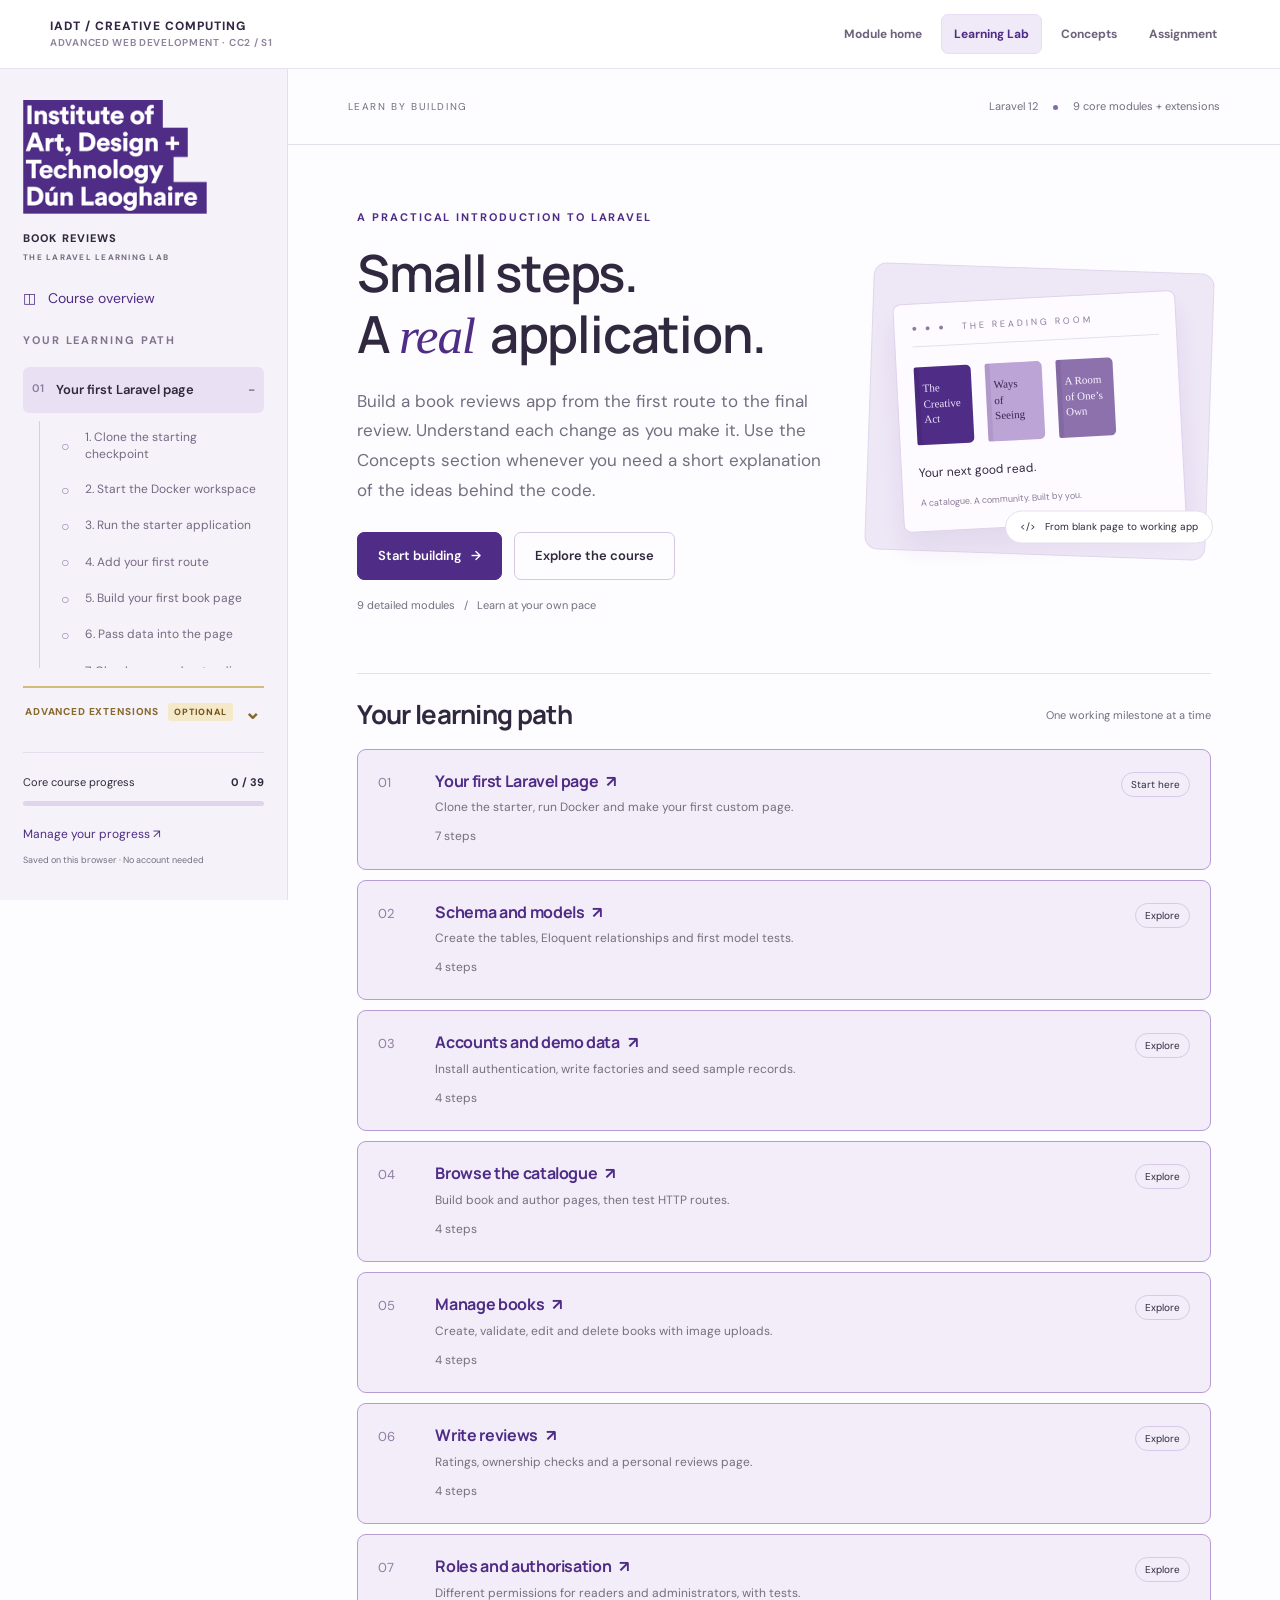
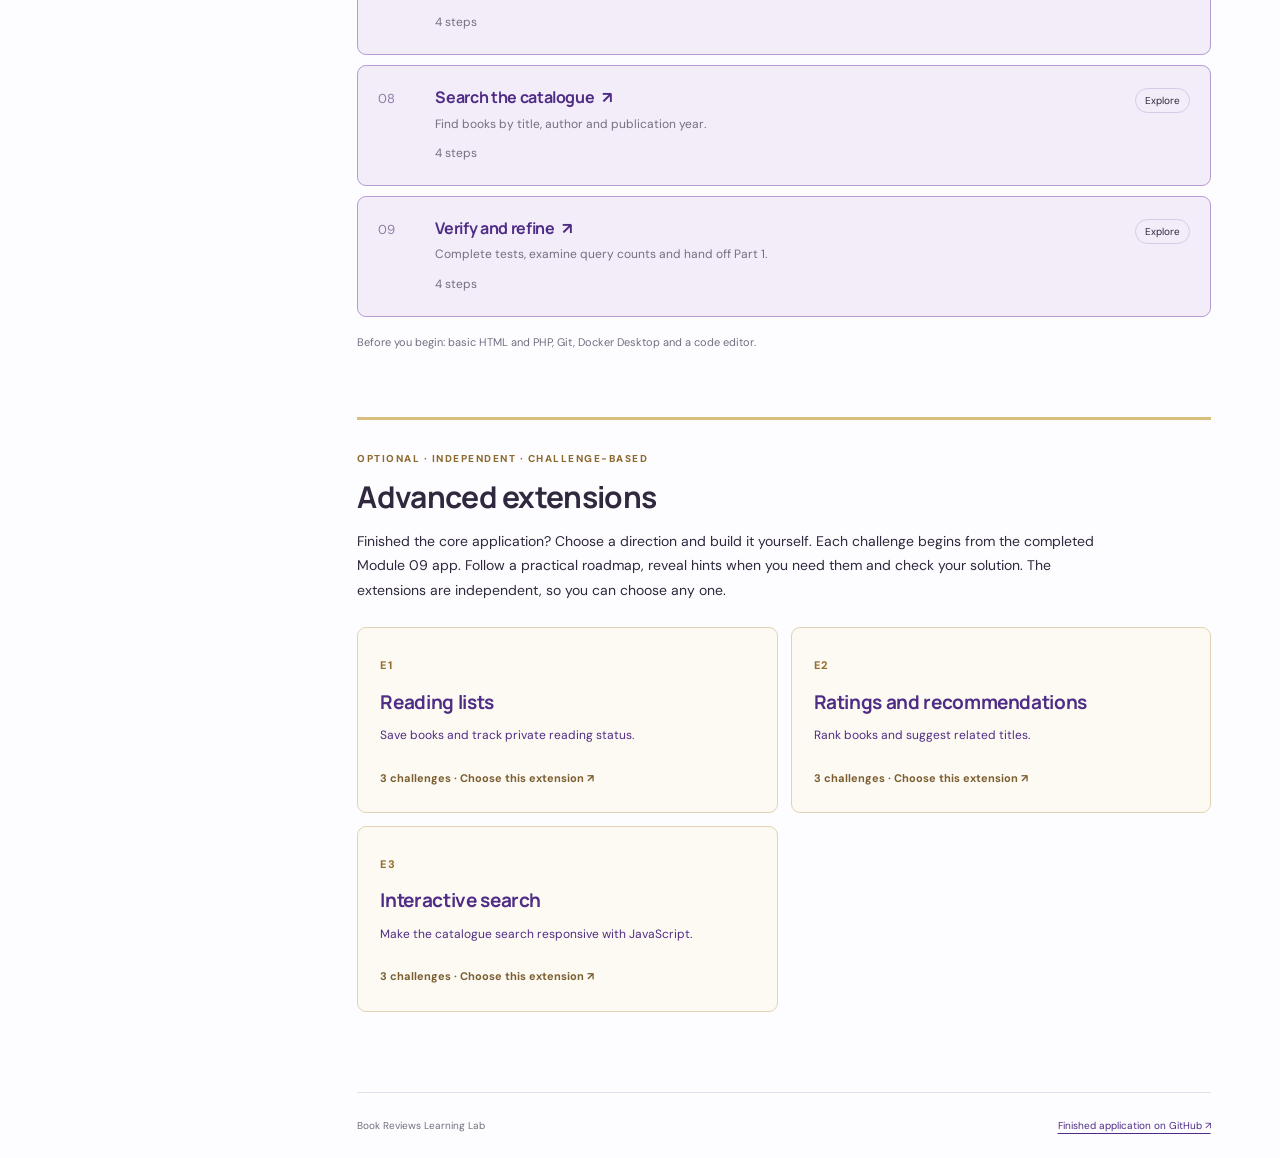
==== learning-lab/index.html @ a3dba87f "first commit" ====
<!DOCTYPE html>
<html lang="en"><head><meta charset="utf-8"/><meta content="width=device-width,initial-scale=1" name="viewport"/><meta content="Build a Laravel book reviews application, one clear step at a time." name="description"/><title>Book Reviews · Learning Lab</title><link href="style.css" rel="stylesheet"/><link href="../module-nav.css" rel="stylesheet"/></head><body><a class="skip" href="#main">Skip to lesson</a><div class="module-nav" role="banner"><div class="module-nav-inner"><a aria-label="Advanced Web Development, module home" class="module-nav-brand" href="../index.html"><strong>IADT / CREATIVE COMPUTING</strong><small>ADVANCED WEB DEVELOPMENT · CC2 / S1</small></a><nav aria-label="Module resources" class="module-nav-links"><a href="../index.html">Module home</a><a aria-current="page" href="../learning-lab/index.html">Learning Lab</a><a href="../theory.html">Concepts</a><a href="../assignment.html">Assignment</a></nav></div></div><aside id="sidebar"><a class="brand" href="#home"><span class="institution-logo"><img alt="Institute of Art, Design + Technology, Dún Laoghaire" src="assets/iadt-logo.png"/></span><span>BOOK REVIEWS<small>THE LARAVEL LEARNING LAB</small></span></a><a class="overview" href="#home">◫   Course overview</a><div class="nav-label">YOUR LEARNING PATH</div><nav aria-label="Core course modules" id="modules"></nav><details class="extension-sidebar" id="extension-disclosure"><summary class="extension-toggle"><span>ADVANCED EXTENSIONS <small>OPTIONAL</small></span><span class="extension-chevron" aria-hidden="true">⌄</span></summary><div class="extension-contents"><p class="extension-side-intro">Independent feature challenges</p><nav aria-label="Advanced extension modules" id="extensions-nav"></nav><a class="extension-view" href="#advanced">Browse all extensions ↗</a><small id="extension-count">0 / 9 challenges</small></div></details><div class="side-bottom"><div class="progress-label"><span>Core course progress</span><strong id="count"></strong></div><div class="track"><div id="bar"></div></div><button class="text-button" id="progress-button">Manage your progress ↗</button><small id="save-note">Saved on this browser · No account needed</small></div></aside><div class="page"><header><button aria-expanded="false" aria-label="Toggle navigation" id="menu">☰</button><span>LEARN BY BUILDING</span><span class="version">Laravel 12 <i></i> 9 core modules + extensions</span></header><main id="main" tabindex="-1"></main><footer>Book Reviews Learning Lab <span><a href="https://github.com/john-dempsey/book-reviews-student" rel="noopener" target="_blank">Finished application on GitHub ↗</a></span></footer></div><dialog id="progress-dialog"><button aria-label="Close" class="close">×</button><p class="eyebrow">YOUR WORK, YOUR PACE</p><h2>Keep your place.</h2><p>Progress is saved in this browser. It does not sync between devices. Clearing site data or using private browsing can remove it.</p><p>Export a backup to continue on another computer. Import merges completed steps and saved answers.</p><div class="actions"><button class="primary" id="export">Export progress ↓</button><button class="secondary" id="import">Import progress ↑</button><input accept="application/json,.json" hidden="" id="import-file" type="file"/></div><button class="text-button" id="reset">Reset progress on this browser</button><p id="import-status" role="status"></p></dialog><div id="toast" role="status"></div><script src="lessons.js"></script><script src="app.js"></script></body></html>
---- learning-lab/style.css ----
@import url('https://fonts.googleapis.com/css2?family=DM+Sans:wght@400;500;600;700&family=Manrope:wght@400;500;600;700;800&display=swap');
:root{--ink:#30283e;--muted:#746e80;--green:#4f2c85;--paper:#fdfcfe;--line:#e5dfed;--pale:#f0eaf7}*{box-sizing:border-box}body{margin:0;color:var(--ink);background:var(--paper);font:16px/1.7 'DM Sans',sans-serif}button,a,input{ -webkit-tap-highlight-color:transparent}button{font:inherit;cursor:pointer}a{color:var(--green);text-underline-offset:4px}button:focus-visible,a:focus-visible,summary:focus-visible{outline:3px solid #c28d39;outline-offset:4px}#sidebar{position:fixed;inset:0 auto 0 0;width:288px;background:#f5f2f9;border-right:1px solid var(--line);display:flex;flex-direction:column;padding:32px 23px;overflow:auto}.brand{display:flex;align-items:center;gap:13px;text-decoration:none;color:var(--ink);font-size:12px;font-weight:800;letter-spacing:1.1px}.brand small{display:block;font-size:8px;letter-spacing:1.25px;color:var(--muted);margin-top:3px}.logo{font-family:Georgia,serif;font-size:39px;letter-spacing:-5px;line-height:1}.logo span{color:#8566ae}.overview{margin:38px 0 26px;text-decoration:none;font-size:14px}.nav-label,.eyebrow{font-size:11px;letter-spacing:1.9px;font-weight:700;color:var(--green)}.nav-label{color:#81748f;margin-bottom:13px}nav details{margin:4px 0}nav summary{list-style:none;cursor:pointer;font-size:13px;font-weight:600;padding:12px 9px;display:flex;gap:12px;border-radius:6px}nav summary::-webkit-details-marker{display:none}nav summary:after{content:'+';margin-left:auto;color:var(--muted)}nav details[open]>summary:after{content:'−'}nav details[open]>summary{background:#e9e1f3}nav summary .num{color:#8d7d9e;font-size:11px}nav .steps{margin:8px 0 16px 16px;border-left:1px solid #d8cce7;padding-left:13px}nav .steps a{display:flex;align-items:center;gap:8px;font-size:12px;text-decoration:none;padding:8px;color:#756983;line-height:1.45;border-radius:5px}nav .steps a.active{background:white;color:var(--green);font-weight:700;box-shadow:0 1px 3px #4f2c8510}nav .steps .dot{font-size:14px;min-width:16px;color:#937da9}.planned-note{padding:5px 16px 13px 31px;font-size:11px;color:var(--muted)}.side-bottom{margin-top:auto;padding-top:30px}.progress-label{display:flex;justify-content:space-between;font-size:11px}.track{height:5px;background:#e0d5ed;border-radius:9px;margin:10px 0}#bar{height:100%;background:var(--green);border-radius:9px;transition:width .3s}.text-button{border:0;background:none;color:var(--green);padding:8px 0;font-size:12px;text-align:left}.side-bottom small{display:block;font-size:9px;color:var(--muted)}.page{margin-left:288px}header{height:76px;border-bottom:1px solid var(--line);padding:0 6%;display:flex;align-items:center;justify-content:space-between;font-size:10px;letter-spacing:1.6px;color:var(--muted)}.version{letter-spacing:0;font-size:11px}.version i{display:inline-block;width:5px;height:5px;border-radius:50%;background:#8866b7;margin:0 12px}#menu{display:none}main{max-width:1160px;margin:auto;padding:52px 7% 80px;min-height:calc(100vh - 150px)}h1,h2,h3{font-family:Manrope,'DM Sans',sans-serif;line-height:1.2;letter-spacing:-1.2px}h1{font-size:clamp(36px,4.2vw,58px);font-weight:600;margin:15px 0 20px;max-width:730px}h2{font-size:26px;letter-spacing:-.7px}h3{font-size:19px;letter-spacing:-.35px}.lead{font-size:17px;color:var(--muted);max-width:590px;line-height:1.75}.hero{display:grid;grid-template-columns:1.4fr 1fr;gap:34px;align-items:center;margin-bottom:48px}.hero h1{font-size:clamp(36px,4vw,56px)}.hero h1 em{font-family:Georgia,serif;font-weight:400;color:var(--green)}.actions{display:flex;gap:12px;align-items:center;flex-wrap:wrap;margin-top:26px}.primary,.secondary{border-radius:7px;padding:12px 20px;display:inline-block;text-decoration:none;font-size:13px;font-weight:600}.primary{background:var(--green);color:white;border:1px solid var(--green)}.primary:hover{background:#3d206b}.secondary{background:transparent;color:var(--ink);border:1px solid #d5c7e6}.mini{font-size:11px;color:var(--muted);margin-top:16px}.illustration{background:#eee7f6;min-height:285px;border-radius:13px;padding:28px;position:relative;transform:rotate(2deg);border:1px solid #e1d6ee}.illustration .window{background:#fdfbff;border:1px solid #dfd2ed;border-radius:8px;box-shadow:0 18px 25px #4f2c8512;transform:rotate(-5deg);padding:17px}.window-top{font-size:9px;border-bottom:1px solid var(--line);padding-bottom:10px;color:#8b7b9c;letter-spacing:3px}.book-row{display:flex;gap:14px;align-items:center;margin-top:20px}.book{width:57px;height:78px;border-radius:2px 5px 5px 2px;box-shadow:inset 5px 0 #0001;background:#4f2c85;padding:14px 8px;color:#ece1fb;font:11px/1.4 Georgia,serif}.book:nth-child(2){background:#bca4d6;color:#38284e}.book:nth-child(3){background:#8c71ad;color:#faf5ff}.window p{font-size:12px;margin:18px 0 3px}.window small{font-size:9px;color:#8c7b9d}.pill{position:absolute;bottom:13px;right:-8px;background:#fff;padding:7px 14px;border:1px solid var(--line);border-radius:20px;font-size:10px;transform:rotate(-2deg)}.section-head{display:flex;align-items:center;justify-content:space-between;border-top:1px solid var(--line);padding-top:25px;margin-bottom:18px}.section-head h2{margin:0}.section-head span{font-size:11px;color:var(--muted)}.module-card{display:grid;grid-template-columns:42px 1fr auto;gap:15px;padding:22px 20px;border:1px solid var(--line);border-radius:9px;margin:10px 0;background:white}.module-card.live{border-color:#b69cd2;background:#f3edf9}.module-card .number{font-size:13px;color:#917da6}.module-card h3{margin:0 0 6px;font-size:16px}.module-card p{font-size:12px;color:var(--muted);margin:0}.tag{font-size:10px;border:1px solid #d8c9e8;padding:3px 9px;border-radius:15px;align-self:start;white-space:nowrap}.module-card a{text-decoration:none}.breadcrumb{font-size:11px;color:var(--muted);margin-bottom:28px}.lesson-head{padding-bottom:25px;border-bottom:1px solid var(--line);margin-bottom:32px}.lesson-head h1{font-size:42px}.lesson-head .lead{margin:0}.lesson-meta{display:flex;gap:20px;font-size:11px;color:var(--muted);margin-top:22px}.lesson-body{max-width:740px}.lesson-body section{margin:30px 0}.lesson-body p{font-size:15px;color:#60556c}.lesson-body h2{font-size:22px}code{font:13px/1.7 ui-monospace,SFMono-Regular,Consolas,monospace;background:#f0eaf6;padding:2px 5px;border-radius:4px;color:#553775}.codeblock{border:1px solid #453652;border-radius:8px;overflow:hidden;margin:25px 0;background:#292031;color:#f0e9f8}.code-head{padding:10px 16px;background:#392c47;display:flex;justify-content:space-between;align-items:center;font:11px ui-monospace,monospace;gap:10px}.code-head button{color:#eee2fb;background:#4b385f;border:1px solid #745b8d;border-radius:4px;padding:4px 10px;font-size:10px}.code-label{font-size:11px;color:var(--muted);margin-bottom:-16px}pre{overflow:auto;margin:0;padding:20px;font-size:12px}pre code{background:none;color:inherit;padding:0;font-size:12px}.syntax-string{color:#dcc4f2}.syntax-keyword{color:#aec9f3}.syntax-variable{color:#f0c9a9}.check{background:#f1eaf9;border-left:3px solid #9c7bc1;padding:17px 21px;font-size:14px;margin:25px 0;color:#5b3e78}.check strong{display:block;font-size:11px;letter-spacing:1px;margin-bottom:7px}.help{border:1px solid var(--line);border-radius:7px;padding:13px 18px;font-size:13px;color:#72647f;margin:20px 0}.help summary{cursor:pointer;font-weight:600;color:var(--ink)}.help p{white-space:pre-wrap}.quiz{border:1px solid #e0d1ed;background:#f7f2fb;border-radius:10px;padding:27px;margin-top:38px}.quiz h2{font-size:21px;margin:12px 0 20px}.option{display:flex;align-items:center;gap:12px;padding:12px 14px;background:white;border:1px solid var(--line);border-radius:6px;margin:8px 0;font-size:13px;cursor:pointer}.option:has(input:checked){border-color:var(--green);background:#f0e6fa}.quiz button{margin-top:15px}.feedback{font-size:13px;margin-top:15px}.end-nav{display:flex;justify-content:space-between;align-items:center;border-top:1px solid var(--line);padding-top:24px;margin-top:40px;gap:20px}.end-nav a{font-size:12px}.complete-note{font-size:12px;color:var(--green)}footer{margin:0 7%;padding:24px 0;border-top:1px solid var(--line);font-size:10px;color:var(--muted);display:flex;justify-content:space-between}dialog{border:1px solid var(--line);border-radius:14px;padding:36px;max-width:520px;color:var(--ink);background:var(--paper)}dialog::backdrop{background:#2c193e66}dialog p{font-size:14px}.close{position:absolute;right:18px;top:12px;border:0;background:none;font-size:25px}#toast{position:fixed;bottom:25px;right:25px;border-radius:7px;background:var(--ink);color:white;font-size:13px;padding:10px 20px;display:none}.skip{position:fixed;top:-100px;left:10px;z-index:10;background:white;padding:10px}.skip:focus{top:10px}.inline-download{display:inline-block;padding:10px 0;font-weight:700}@media(min-width:1500px){main{padding-left:9%;padding-right:9%}}@media(max-width:1050px){#sidebar{width:250px;padding:25px 16px}.page{margin-left:250px}.hero{grid-template-columns:1fr}.illustration{display:none}main{padding:35px 7%}.lesson-head h1{font-size:35px}}@media(max-width:700px){#sidebar{display:none;z-index:5;top:65px;width:280px;box-shadow:8px 0 20px #0002}body.menu-open #sidebar{display:flex}.page{margin:0}header{height:65px;padding:0 20px}header>span:first-of-type{display:none}#menu{display:block;border:0;background:none;color:var(--ink);font-size:23px}.version{font-size:10px}main{padding:30px 22px 50px}.hero{margin-bottom:35px}h1{font-size:39px}.module-card{grid-template-columns:24px 1fr;padding:18px 13px;gap:10px}.module-card .tag{grid-column:2;justify-self:start}.lesson-head h1{font-size:32px}.code-head{font-size:9px;padding:10px}.end-nav{align-items:start}.end-nav .primary{font-size:11px;padding:11px}footer span{display:none}dialog{width:90%;padding:25px}.quiz{padding:20px}.section-head span{display:none}}
#sidebar{overflow:hidden}#modules{overflow-y:auto;min-height:0;flex:1;scrollbar-width:thin}.brand,.overview,.nav-label,.side-bottom{flex-shrink:0}.side-bottom{padding-top:20px;border-top:1px solid var(--line);margin-top:12px}.hero h1 em{margin-right:.12em}

.brand{flex-direction:column;align-items:flex-start;gap:15px}.institution-logo{display:block;width:184px;height:114px;overflow:hidden;position:relative}.institution-logo img{position:absolute;width:209px;height:209px;max-width:none;left:-13px;top:-48px}.brand>span:last-child{font-size:11px}.overview{margin:23px 0 20px}.readme-table{width:100%;border-collapse:collapse;font-size:12px}.readme-table th,.readme-table td{padding:10px;border-bottom:1px solid var(--line);text-align:left}.readme-table code{font-size:11px}.table-wrap{overflow:auto}

/* Expanded step-by-step course: readable source notes and verified reference files */
.rich-text p {margin: 0 0 1rem; line-height: 1.75;}
.rich-text ul,.rich-text ol {padding-left:1.55rem; margin:0 0 1rem; line-height:1.75;}
.rich-text li {margin: .32rem 0;}
.rich-text h3 {font-size:1.12rem; margin:1.3rem 0 .65rem;}
.rich-text a {text-decoration:underline;text-underline-offset:2px;}
.rich-text table {display:block;overflow-x:auto;border-collapse:collapse;max-width:100%;margin:1rem 0;}
.rich-text th,.rich-text td {padding:.7rem 1rem;border:1px solid var(--border, #d9d8d5);text-align:left;}
.rich-text code {overflow-wrap:anywhere;}
.reference {margin:2rem 0;border:1px solid #dacde7;border-radius:12px;overflow:hidden;background:#f8f4fc;}
.reference summary {cursor:pointer;padding:1.05rem 1.25rem;list-style:none;display:flex;justify-content:space-between;gap:1rem;align-items:center;flex-wrap:wrap;}
.reference summary:before {content:'▸';margin-right:.3rem;color:#6c428e;}
.reference[open] summary:before {content:'▾';}
.reference summary span {font-size:.8rem;opacity:.75;font-family:monospace;}
.reference-intro {padding:0 1.25rem 1rem;line-height:1.6;font-size:.92rem;}
.reference-intro p {margin:.4rem 0;}
.reference .codeblock {margin:0;border-radius:0;max-height:600px;overflow:auto;}


/* New lines in an existing file: visually distinct without changing copied source. */
.code-line{display:block;min-height:1em;}
.code-line.code-added{background:rgba(62,166,117,.16);box-shadow:inset 3px 0 0 #56bb86;padding-left:9px;margin-left:-9px;}
.codeblock pre code{display:block;}

/* Optional challenge track: separate from the core instructional sequence */
.extension-sidebar{border-top:2px solid #d4bc79;padding-top:17px;margin-top:22px;flex-shrink:0}
.extension-side-label{display:flex;justify-content:space-between;align-items:center;gap:8px;font-size:10px;font-weight:800;letter-spacing:.9px;color:#89692c}
.extension-side-label small{background:#f4e9c9;color:#74531a;padding:3px 6px;border-radius:3px;font-size:9px}
.extension-side-intro{font-size:11px;color:var(--muted);margin:8px 0 12px}
#extensions-nav details{border-bottom:1px solid #e6dcc8}
#extensions-nav summary{cursor:pointer;font-size:12px;font-weight:650;padding:10px 2px;display:flex;align-items:center;gap:9px}
.extension-num{font-size:10px;color:#89692c;font-weight:800;min-width:24px}
#extensions-nav .steps a{font-size:11px}
#extensions-nav .steps a.active{background:#f5edd9;color:#654914}
.extension-view{display:inline-block;font-size:11px;margin-top:12px;color:#755621;text-decoration:underline}
#extension-count{display:block;margin-top:9px;color:var(--muted);font-size:10px}
.extension-home{margin-top:65px;border-top:3px solid #d9bf7e;padding-top:30px}
.extension-kicker{color:#8b6a2f;font-size:10px;font-weight:800;letter-spacing:1.5px}
.extension-home h2{font-size:30px;margin:12px 0}
.extension-home>p{max-width:750px;line-height:1.75;font-size:14px}
.extension-grid{display:grid;grid-template-columns:repeat(2,minmax(0,1fr));gap:13px;margin-top:25px}
.extension-card{display:block;text-decoration:none;border:1px solid #e1d3b4;border-radius:9px;padding:22px;background:#fdfaf3;transition:transform .15s,border-color .15s}
.extension-card:hover{transform:translateY(-2px);border-color:#b89143}
.extension-index{font-size:11px;color:#946e2d;font-weight:800;letter-spacing:1.5px}
.extension-card h3{font-size:19px;margin:13px 0 8px}.extension-card p{font-size:12px;line-height:1.7;margin-bottom:17px}.extension-card small{font-size:11px;color:#7a5d30;font-weight:700}
.extension-mode .lesson-head{border-top:3px solid #d9bf7e;padding-top:24px}
.extension-mode .lesson-head .eyebrow{color:#8e6924}
.extension-mode .check{background:#fbf4e3;border-left-color:#cba55c;color:#65502d}
.extension-mode .quiz{background:#fdf9f0;border-color:#e9d8ac}
.extension-mode .option:has(input:checked){background:#f8eed5;border-color:#cba55c}
.extension-mode .lesson-body section h2{border-left:3px solid #cba55c;padding-left:12px}
@media(max-width:700px){.extension-grid{grid-template-columns:1fr}.extension-home{margin-top:40px}.extension-card{padding:17px}}

/* v16: scaffolded challenge activities; core walkthrough presentation stays unchanged. */
.extension-mode .challenge-roadmap {list-style:none;counter-reset:roadmap;margin:15px 0 7px;padding:0;display:grid;gap:10px}
.extension-mode .challenge-roadmap li {position:relative;counter-increment:roadmap;padding:13px 15px 13px 48px;border:1px solid #e9dfc9;border-radius:8px;background:#fffcf6}
.extension-mode .challenge-roadmap li::before{content:counter(roadmap);position:absolute;left:13px;top:13px;width:23px;height:23px;display:grid;place-items:center;border-radius:6px;background:#f0e2c0;color:#79571f;font-size:12px;font-weight:800}
.extension-mode .challenge-roadmap li strong{font-size:13px}
.extension-mode .challenge-roadmap li p{margin:5px 0 0;line-height:1.65}
.extension-mode .challenge-checklist {list-style:none;padding:0;margin:13px 0;display:grid;gap:10px}
.extension-mode .challenge-checklist li{padding:9px 12px 9px 35px;position:relative;background:#faf9f4;border-radius:6px}
.extension-mode .challenge-checklist li::before{content:'□';position:absolute;left:12px;font-weight:800;color:#977339}
.challenge-hints{border:1px solid #dcc99e;border-radius:10px;padding:18px 18px 13px;background:#fcf8ef;margin:23px 0}
.extension-mode .lesson-body .challenge-hints h2{border-left:0;padding-left:0;margin:0 0 6px}
.challenge-hints .hint-intro p{font-size:12px;color:#776b57;margin:0 0 14px;line-height:1.6}
.hint-level{border-top:1px solid #e8ddc3;padding:1px 0}
.hint-level summary{list-style:none;cursor:pointer;display:flex;align-items:center;gap:10px;padding:12px 2px;font-size:13px;font-weight:650}
.hint-level summary::-webkit-details-marker{display:none}
.hint-counter{display:grid;place-items:center;width:25px;height:25px;flex:0 0 25px;border-radius:50%;background:#e9d9b2;color:#654d26;font-size:12px}
.hint-reveal{margin-left:auto;font-size:11px;color:#84632a;font-weight:600}
.hint-level[open] .hint-reveal{font-size:0}
.hint-level[open] .hint-reveal::after{content:'Hide hint';font-size:11px}
.hint-content{font-size:13px;line-height:1.75;margin:0 2px 13px 35px;color:#4c4434}
.hint-content code{overflow-wrap:anywhere}
@media(max-width:700px){.challenge-hints{padding:14px}.extension-mode .challenge-roadmap li{padding-right:10px}}

/* Shared top navigation takes up space in document flow. Keep the learning sidebar below it. */
#sidebar{top:68px;bottom:0}
@media(max-width:700px){#sidebar{top:133px;bottom:0}}

/* Keep optional extensions tucked away until requested. */
#extension-disclosure{margin-top:18px;padding-top:0;border-top:2px solid #d4bc79}
#extension-disclosure>.extension-toggle{cursor:pointer;display:flex;align-items:center;justify-content:space-between;gap:8px;padding:15px 2px 13px;list-style:none;font-size:10px;font-weight:800;letter-spacing:.85px;color:#89692c}
#extension-disclosure>.extension-toggle::-webkit-details-marker{display:none}
#extension-disclosure>.extension-toggle small{background:#f4e9c9;color:#74531a;padding:3px 6px;margin-left:6px;border-radius:3px;font-size:9px}
#extension-disclosure .extension-chevron{font-size:20px;line-height:.6;transition:transform .2s ease}
#extension-disclosure[open] .extension-chevron{transform:rotate(180deg)}
#extension-disclosure .extension-contents{padding-bottom:12px}
#extension-disclosure:not([open]){margin-bottom:6px}
---- module-nav.css ----
/* Shared module navigation across the homepage, concepts and Learning Lab. */
.module-nav{position:sticky;top:0;z-index:1000;min-height:68px;background:#fff;border-bottom:1px solid #e8e1ef;color:#352d42;font-family:'DM Sans',sans-serif;letter-spacing:normal}
.module-nav *{box-sizing:border-box}
.module-nav-inner{width:min(1180px,calc(100% - 68px));margin:0 auto;min-height:68px;display:flex;align-items:center;justify-content:space-between;gap:18px}
.module-nav-brand{display:flex;flex-direction:column;gap:2px;color:#332644!important;text-decoration:none!important;line-height:1.3;flex-shrink:0}
.module-nav-brand strong{font-size:12px;font-weight:800;letter-spacing:1px}
.module-nav-brand small{font-size:10px;letter-spacing:.7px;color:#91839e;font-weight:650}
.module-nav-links{display:flex;align-items:center;gap:6px;min-width:0;overflow-x:auto;scrollbar-width:thin}
.module-nav-links a{display:block;color:#6f627b!important;text-decoration:none!important;border-radius:7px;padding:10px 12px;font-weight:700;font-size:12px;white-space:nowrap;line-height:1.5;border:1px solid transparent}
.module-nav-links a:hover{background:#f6f2fa!important;color:#4f2c85!important}
.module-nav-links a[aria-current="page"]{color:#4f2c85!important;background:#f0e9f7!important;border-color:#e8ddf3}
.module-page-jumps{background:#faf8fc;border-bottom:1px solid #f0eaf4}
.module-page-jumps .jump-inner{width:min(1180px,calc(100% - 68px));margin:0 auto;display:flex;align-items:center;gap:22px;padding:12px 0;overflow-x:auto}
.module-page-jumps span{font-size:10px;font-weight:800;color:#9785a8;letter-spacing:1px;white-space:nowrap}
.module-page-jumps a{font-size:12px;font-weight:700;color:#6b537f;text-decoration:none;white-space:nowrap}
.module-page-jumps a:hover{text-decoration:underline}
@media(max-width:700px){.module-nav-inner,.module-page-jumps .jump-inner{width:calc(100% - 28px)}.module-nav-inner{min-height:68px;gap:10px}.module-nav-brand strong{font-size:10px}.module-nav-brand small{font-size:9px;letter-spacing:0}.module-nav-links{gap:2px}.module-nav-links a{padding:9px 8px;font-size:11px}.module-page-jumps .jump-inner{gap:14px}}
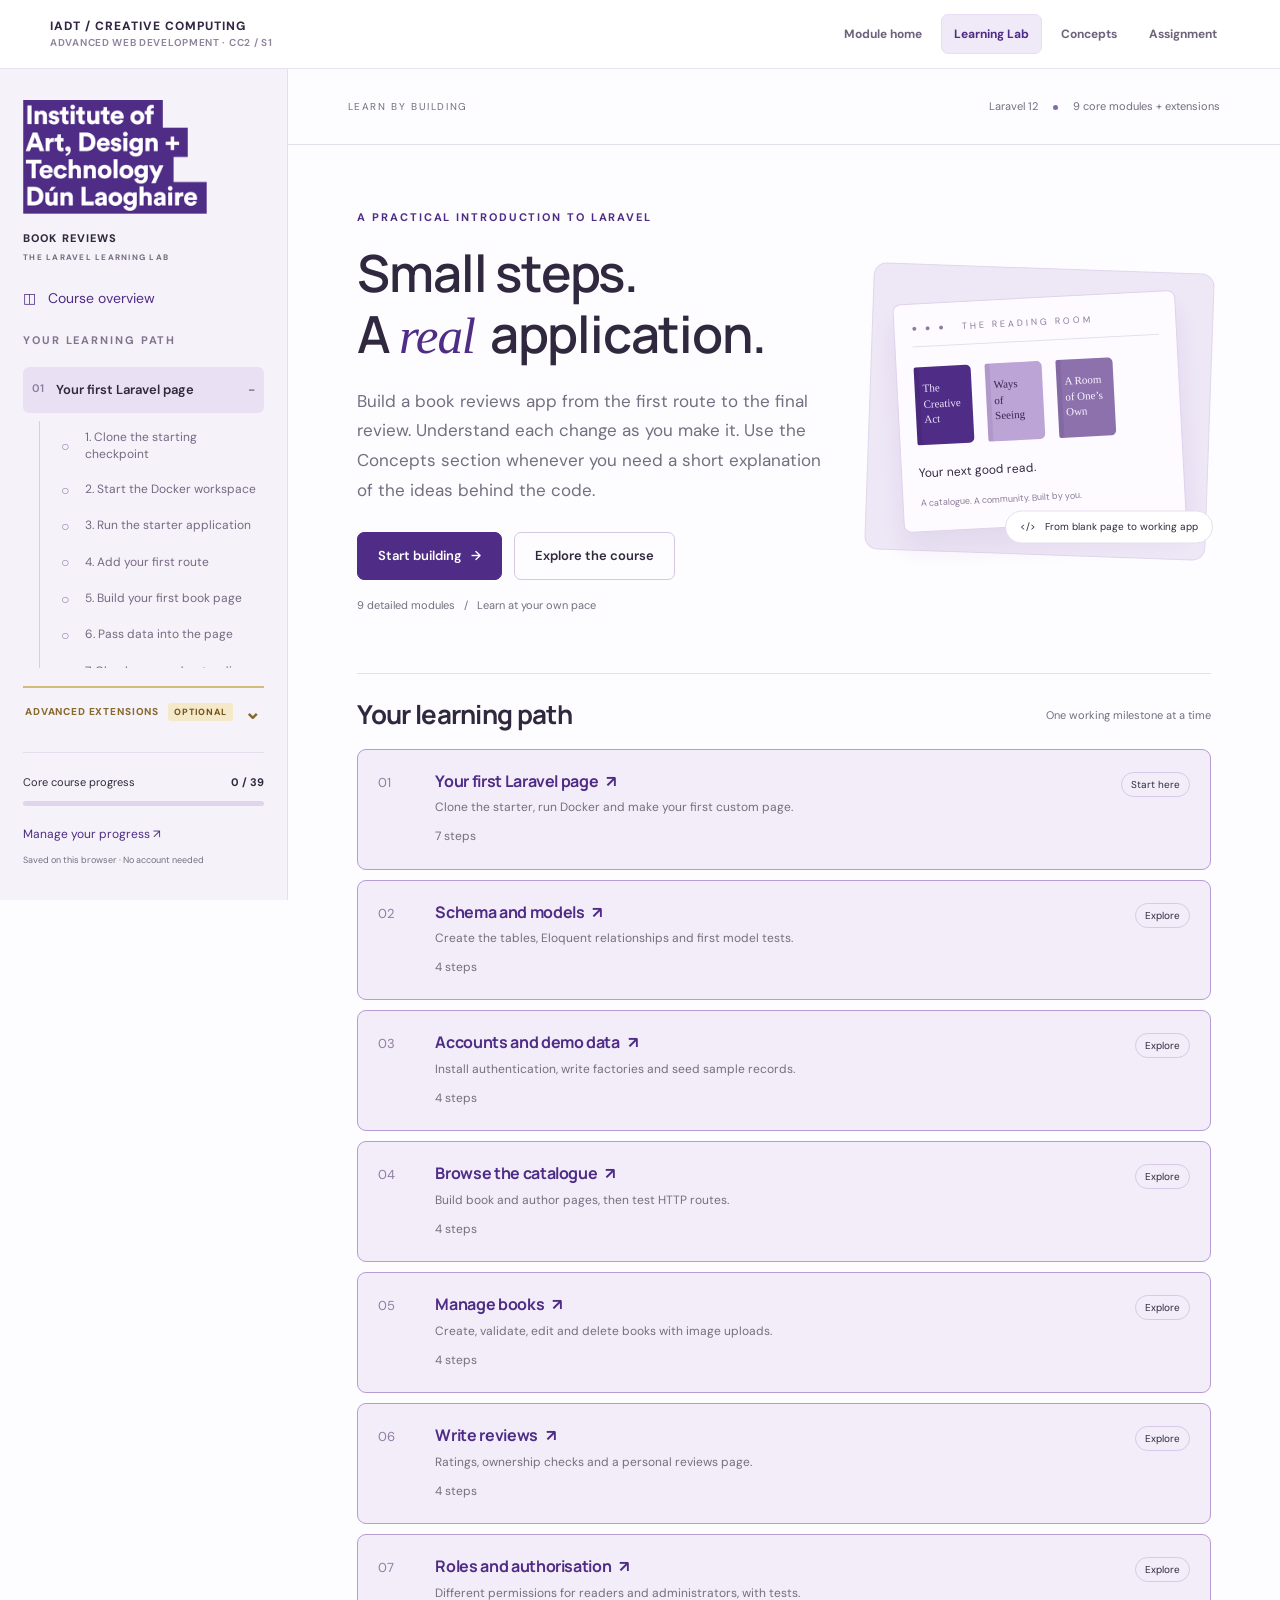
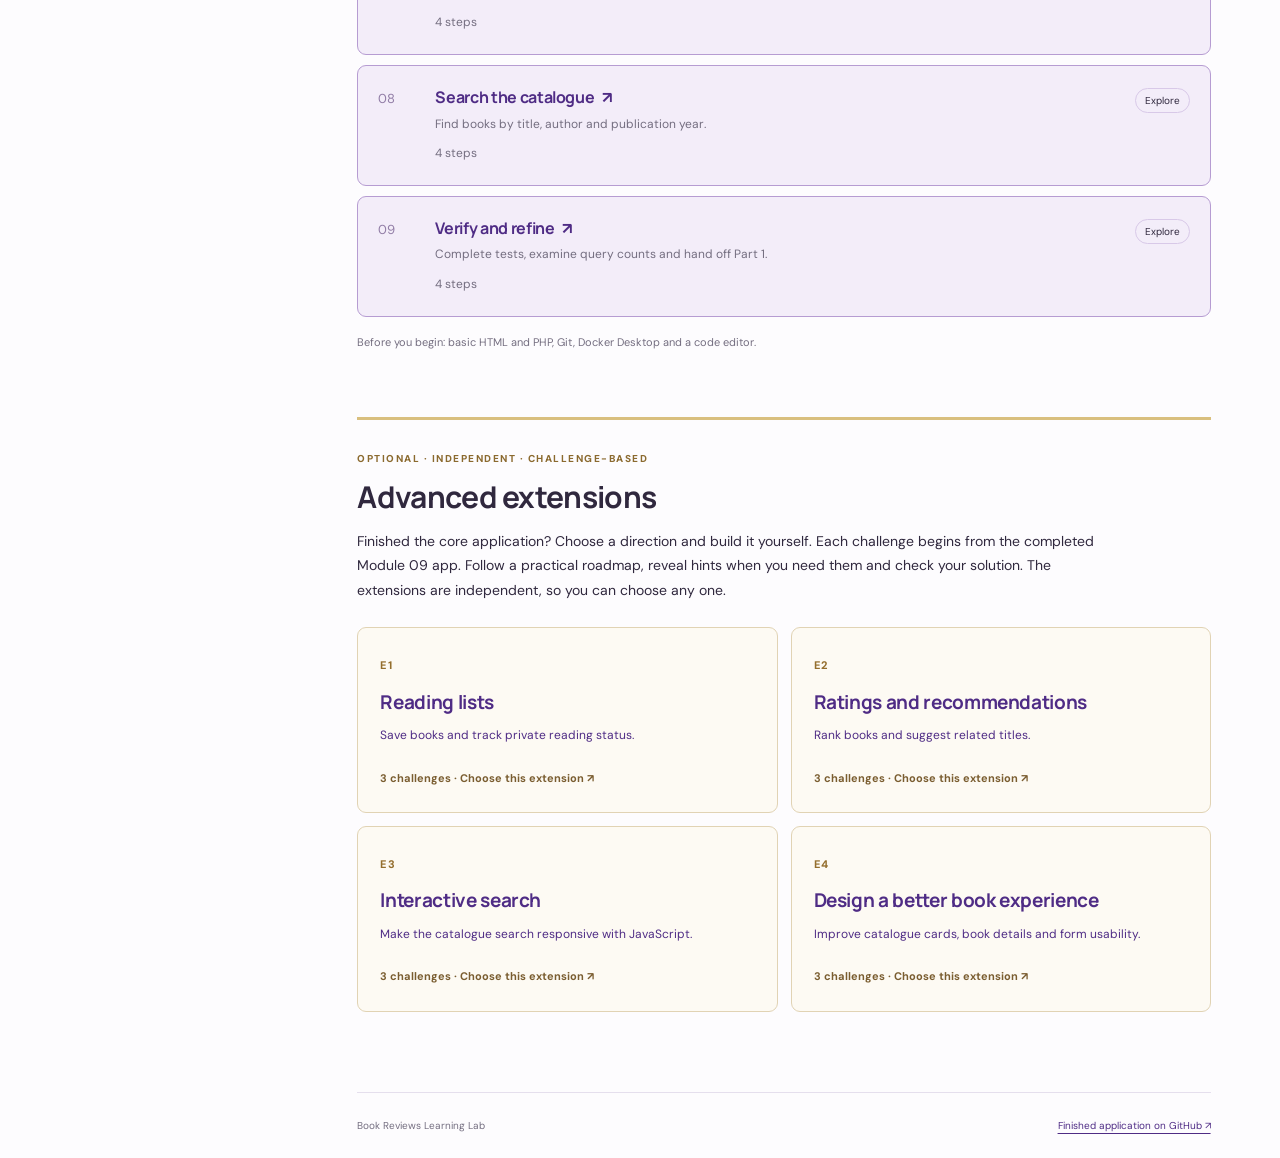
==== commit 2282f2a2: "Update learning resources - design extension added, npm run build highlighted" ====
--- a/learning-lab/index.html
+++ b/learning-lab/index.html
@@ -1,2 +1,2 @@
 <!DOCTYPE html>
-<html lang="en"><head><meta charset="utf-8"/><meta content="width=device-width,initial-scale=1" name="viewport"/><meta content="Build a Laravel book reviews application, one clear step at a time." name="description"/><title>Book Reviews · Learning Lab</title><link href="style.css" rel="stylesheet"/><link href="../module-nav.css" rel="stylesheet"/></head><body><a class="skip" href="#main">Skip to lesson</a><div class="module-nav" role="banner"><div class="module-nav-inner"><a aria-label="Advanced Web Development, module home" class="module-nav-brand" href="../index.html"><strong>IADT / CREATIVE COMPUTING</strong><small>ADVANCED WEB DEVELOPMENT · CC2 / S1</small></a><nav aria-label="Module resources" class="module-nav-links"><a href="../index.html">Module home</a><a aria-current="page" href="../learning-lab/index.html">Learning Lab</a><a href="../theory.html">Concepts</a><a href="../assignment.html">Assignment</a></nav></div></div><aside id="sidebar"><a class="brand" href="#home"><span class="institution-logo"><img alt="Institute of Art, Design + Technology, Dún Laoghaire" src="assets/iadt-logo.png"/></span><span>BOOK REVIEWS<small>THE LARAVEL LEARNING LAB</small></span></a><a class="overview" href="#home">◫   Course overview</a><div class="nav-label">YOUR LEARNING PATH</div><nav aria-label="Core course modules" id="modules"></nav><details class="extension-sidebar" id="extension-disclosure"><summary class="extension-toggle"><span>ADVANCED EXTENSIONS <small>OPTIONAL</small></span><span class="extension-chevron" aria-hidden="true">⌄</span></summary><div class="extension-contents"><p class="extension-side-intro">Independent feature challenges</p><nav aria-label="Advanced extension modules" id="extensions-nav"></nav><a class="extension-view" href="#advanced">Browse all extensions ↗</a><small id="extension-count">0 / 9 challenges</small></div></details><div class="side-bottom"><div class="progress-label"><span>Core course progress</span><strong id="count"></strong></div><div class="track"><div id="bar"></div></div><button class="text-button" id="progress-button">Manage your progress ↗</button><small id="save-note">Saved on this browser · No account needed</small></div></aside><div class="page"><header><button aria-expanded="false" aria-label="Toggle navigation" id="menu">☰</button><span>LEARN BY BUILDING</span><span class="version">Laravel 12 <i></i> 9 core modules + extensions</span></header><main id="main" tabindex="-1"></main><footer>Book Reviews Learning Lab <span><a href="https://github.com/john-dempsey/book-reviews-student" rel="noopener" target="_blank">Finished application on GitHub ↗</a></span></footer></div><dialog id="progress-dialog"><button aria-label="Close" class="close">×</button><p class="eyebrow">YOUR WORK, YOUR PACE</p><h2>Keep your place.</h2><p>Progress is saved in this browser. It does not sync between devices. Clearing site data or using private browsing can remove it.</p><p>Export a backup to continue on another computer. Import merges completed steps and saved answers.</p><div class="actions"><button class="primary" id="export">Export progress ↓</button><button class="secondary" id="import">Import progress ↑</button><input accept="application/json,.json" hidden="" id="import-file" type="file"/></div><button class="text-button" id="reset">Reset progress on this browser</button><p id="import-status" role="status"></p></dialog><div id="toast" role="status"></div><script src="lessons.js"></script><script src="app.js"></script></body></html>
+<html lang="en"><head><meta charset="utf-8"/><meta content="width=device-width,initial-scale=1" name="viewport"/><meta content="Build a Laravel book reviews application, one clear step at a time." name="description"/><title>Book Reviews · Learning Lab</title><link href="style.css" rel="stylesheet"/><link href="../module-nav.css" rel="stylesheet"/></head><body><a class="skip" href="#main">Skip to lesson</a><div class="module-nav" role="banner"><div class="module-nav-inner"><a aria-label="Advanced Web Development, module home" class="module-nav-brand" href="../index.html"><strong>IADT / CREATIVE COMPUTING</strong><small>ADVANCED WEB DEVELOPMENT · CC2 / S1</small></a><nav aria-label="Module resources" class="module-nav-links"><a href="../index.html">Module home</a><a aria-current="page" href="../learning-lab/index.html">Learning Lab</a><a href="../theory.html">Concepts</a><a href="../assignment.html">Assignment</a></nav></div></div><aside id="sidebar"><a class="brand" href="#home"><span class="institution-logo"><img alt="Institute of Art, Design + Technology, Dún Laoghaire" src="assets/iadt-logo.png"/></span><span>BOOK REVIEWS<small>THE LARAVEL LEARNING LAB</small></span></a><a class="overview" href="#home">◫   Course overview</a><div class="nav-label">YOUR LEARNING PATH</div><nav aria-label="Core course modules" id="modules"></nav><details class="extension-sidebar" id="extension-disclosure"><summary class="extension-toggle"><span>ADVANCED EXTENSIONS <small>OPTIONAL</small></span><span class="extension-chevron" aria-hidden="true">⌄</span></summary><div class="extension-contents"><p class="extension-side-intro">Independent feature challenges</p><nav aria-label="Advanced extension modules" id="extensions-nav"></nav><a class="extension-view" href="#advanced">Browse all extensions ↗</a><small id="extension-count">0 / 12 challenges</small></div></details><div class="side-bottom"><div class="progress-label"><span>Core course progress</span><strong id="count"></strong></div><div class="track"><div id="bar"></div></div><button class="text-button" id="progress-button">Manage your progress ↗</button><small id="save-note">Saved on this browser · No account needed</small></div></aside><div class="page"><header><button aria-expanded="false" aria-label="Toggle navigation" id="menu">☰</button><span>LEARN BY BUILDING</span><span class="version">Laravel 12 <i></i> 9 core modules + extensions</span></header><main id="main" tabindex="-1"></main><footer>Book Reviews Learning Lab <span><a href="https://github.com/john-dempsey/book-reviews-student" rel="noopener" target="_blank">Finished application on GitHub ↗</a></span></footer></div><dialog id="progress-dialog"><button aria-label="Close" class="close">×</button><p class="eyebrow">YOUR WORK, YOUR PACE</p><h2>Keep your place.</h2><p>Progress is saved in this browser. It does not sync between devices. Clearing site data or using private browsing can remove it.</p><p>Export a backup to continue on another computer. Import merges completed steps and saved answers.</p><div class="actions"><button class="primary" id="export">Export progress ↓</button><button class="secondary" id="import">Import progress ↑</button><input accept="application/json,.json" hidden="" id="import-file" type="file"/></div><button class="text-button" id="reset">Reset progress on this browser</button><p id="import-status" role="status"></p></dialog><div id="toast" role="status"></div><script src="lessons.js"></script><script src="app.js"></script></body></html>
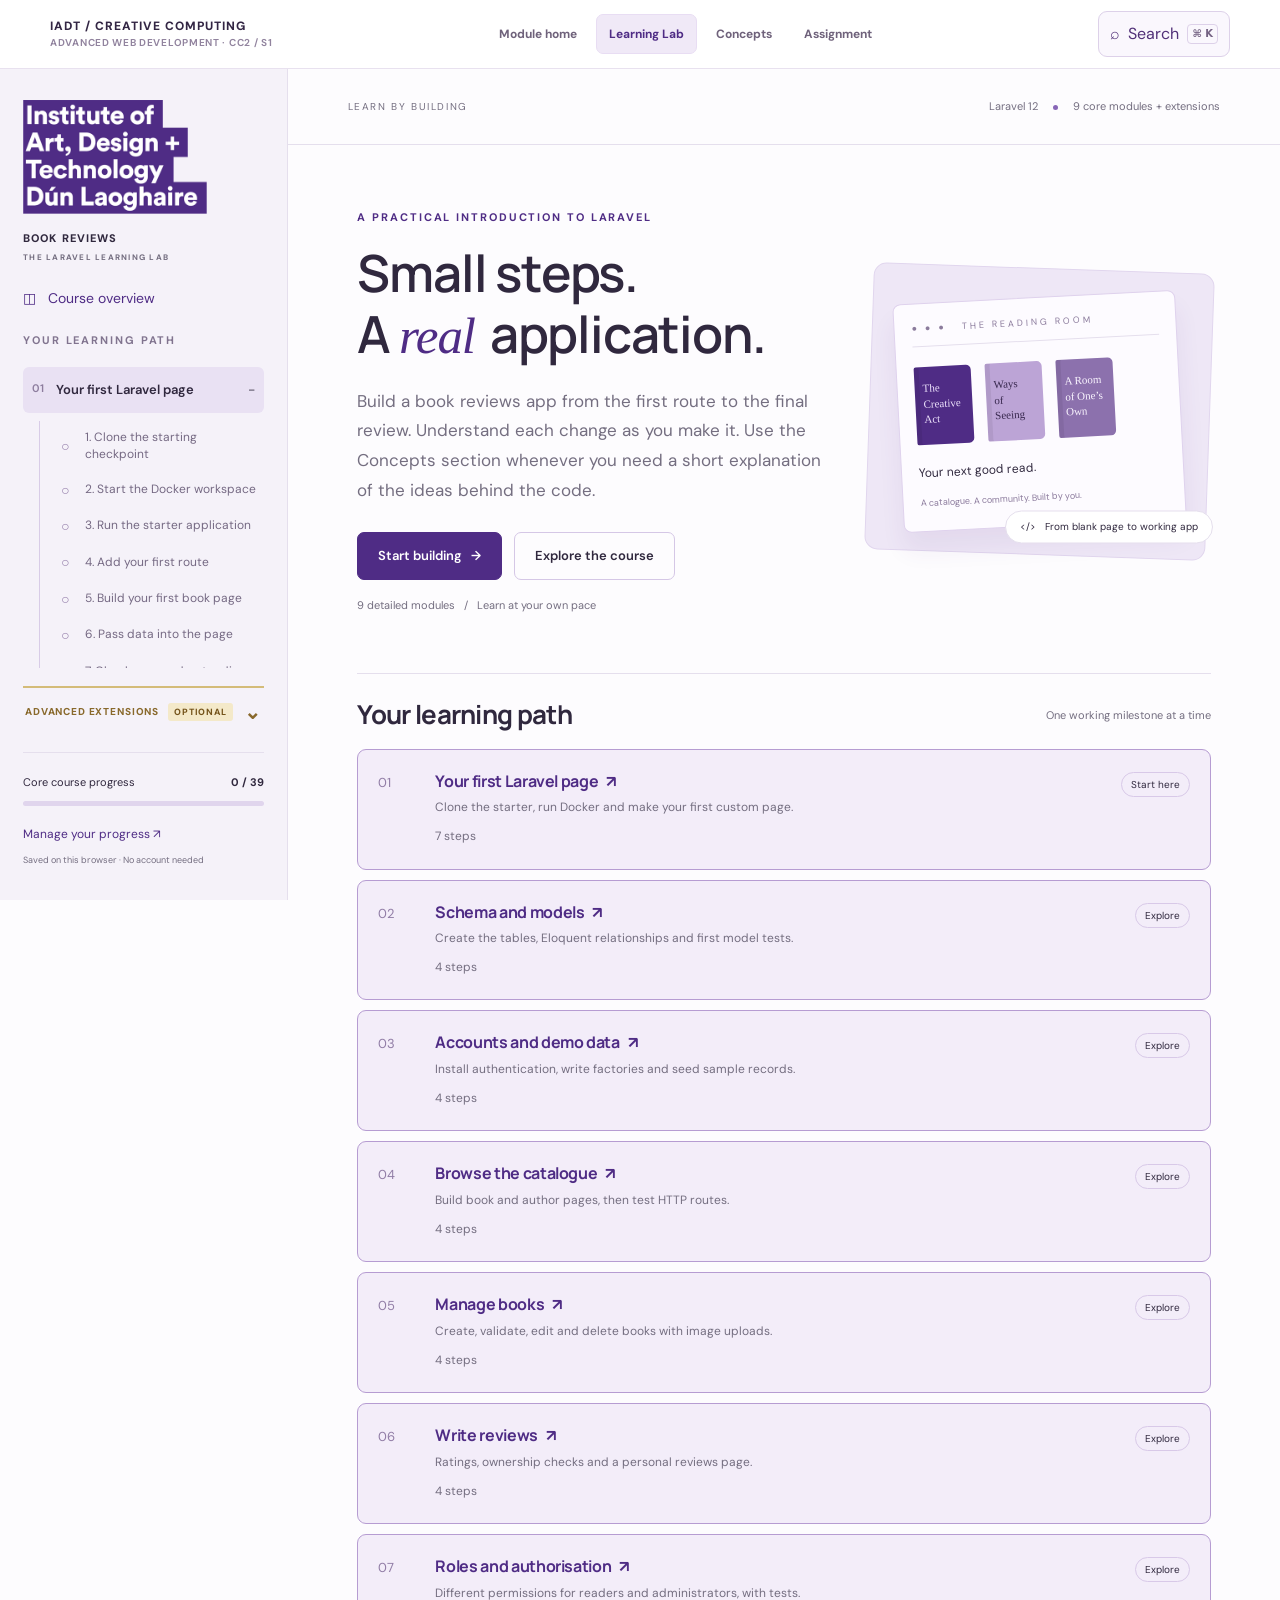
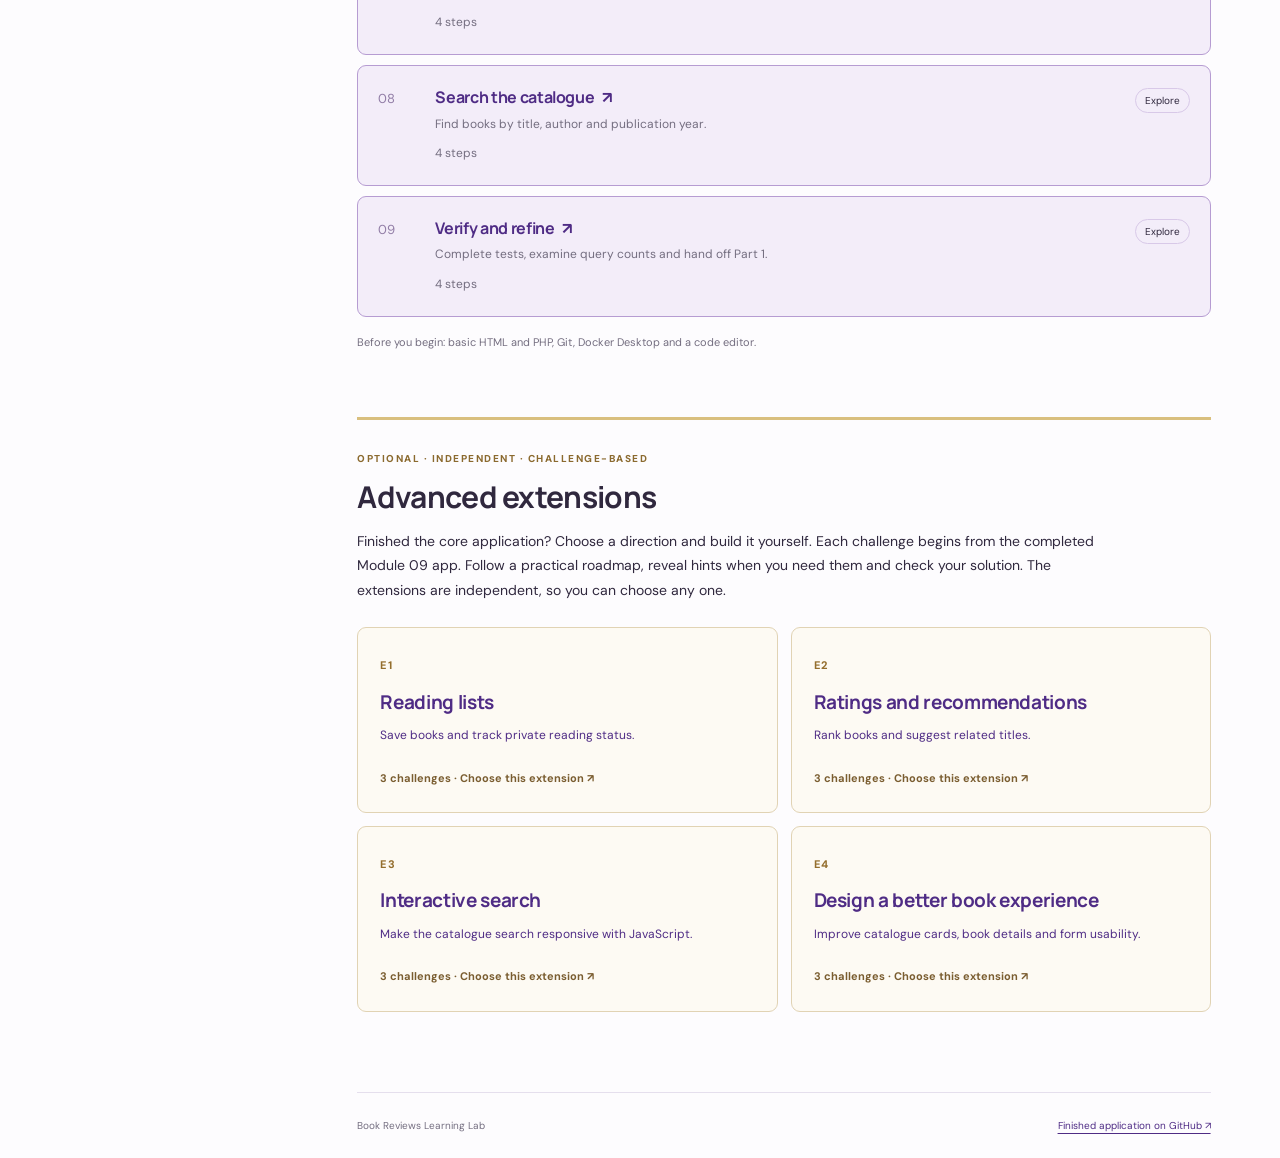
==== commit 6fa09573: "search addded" ====
--- a/learning-lab/index.html
+++ b/learning-lab/index.html
@@ -1,2 +1,2 @@
 <!DOCTYPE html>
-<html lang="en"><head><meta charset="utf-8"/><meta content="width=device-width,initial-scale=1" name="viewport"/><meta content="Build a Laravel book reviews application, one clear step at a time." name="description"/><title>Book Reviews · Learning Lab</title><link href="style.css" rel="stylesheet"/><link href="../module-nav.css" rel="stylesheet"/></head><body><a class="skip" href="#main">Skip to lesson</a><div class="module-nav" role="banner"><div class="module-nav-inner"><a aria-label="Advanced Web Development, module home" class="module-nav-brand" href="../index.html"><strong>IADT / CREATIVE COMPUTING</strong><small>ADVANCED WEB DEVELOPMENT · CC2 / S1</small></a><nav aria-label="Module resources" class="module-nav-links"><a href="../index.html">Module home</a><a aria-current="page" href="../learning-lab/index.html">Learning Lab</a><a href="../theory.html">Concepts</a><a href="../assignment.html">Assignment</a></nav></div></div><aside id="sidebar"><a class="brand" href="#home"><span class="institution-logo"><img alt="Institute of Art, Design + Technology, Dún Laoghaire" src="assets/iadt-logo.png"/></span><span>BOOK REVIEWS<small>THE LARAVEL LEARNING LAB</small></span></a><a class="overview" href="#home">◫   Course overview</a><div class="nav-label">YOUR LEARNING PATH</div><nav aria-label="Core course modules" id="modules"></nav><details class="extension-sidebar" id="extension-disclosure"><summary class="extension-toggle"><span>ADVANCED EXTENSIONS <small>OPTIONAL</small></span><span class="extension-chevron" aria-hidden="true">⌄</span></summary><div class="extension-contents"><p class="extension-side-intro">Independent feature challenges</p><nav aria-label="Advanced extension modules" id="extensions-nav"></nav><a class="extension-view" href="#advanced">Browse all extensions ↗</a><small id="extension-count">0 / 12 challenges</small></div></details><div class="side-bottom"><div class="progress-label"><span>Core course progress</span><strong id="count"></strong></div><div class="track"><div id="bar"></div></div><button class="text-button" id="progress-button">Manage your progress ↗</button><small id="save-note">Saved on this browser · No account needed</small></div></aside><div class="page"><header><button aria-expanded="false" aria-label="Toggle navigation" id="menu">☰</button><span>LEARN BY BUILDING</span><span class="version">Laravel 12 <i></i> 9 core modules + extensions</span></header><main id="main" tabindex="-1"></main><footer>Book Reviews Learning Lab <span><a href="https://github.com/john-dempsey/book-reviews-student" rel="noopener" target="_blank">Finished application on GitHub ↗</a></span></footer></div><dialog id="progress-dialog"><button aria-label="Close" class="close">×</button><p class="eyebrow">YOUR WORK, YOUR PACE</p><h2>Keep your place.</h2><p>Progress is saved in this browser. It does not sync between devices. Clearing site data or using private browsing can remove it.</p><p>Export a backup to continue on another computer. Import merges completed steps and saved answers.</p><div class="actions"><button class="primary" id="export">Export progress ↓</button><button class="secondary" id="import">Import progress ↑</button><input accept="application/json,.json" hidden="" id="import-file" type="file"/></div><button class="text-button" id="reset">Reset progress on this browser</button><p id="import-status" role="status"></p></dialog><div id="toast" role="status"></div><script src="lessons.js"></script><script src="app.js"></script></body></html>
+<html lang="en"><head><meta charset="utf-8"/><meta content="width=device-width,initial-scale=1" name="viewport"/><meta content="Build a Laravel book reviews application, one clear step at a time." name="description"/><title>Book Reviews · Learning Lab</title><link href="style.css" rel="stylesheet"/><link href="../module-nav.css" rel="stylesheet"/><link rel="stylesheet" href="../search.css"></head><body><a class="skip" href="#main">Skip to lesson</a><div class="module-nav" role="banner"><div class="module-nav-inner"><a aria-label="Advanced Web Development, module home" class="module-nav-brand" href="../index.html"><strong>IADT / CREATIVE COMPUTING</strong><small>ADVANCED WEB DEVELOPMENT · CC2 / S1</small></a><nav aria-label="Module resources" class="module-nav-links"><a href="../index.html">Module home</a><a aria-current="page" href="../learning-lab/index.html">Learning Lab</a><a href="../theory.html">Concepts</a><a href="../assignment.html">Assignment</a></nav><button type="button" class="awd-search-trigger" aria-label="Search course materials (Command or Control K)"><span aria-hidden="true">⌕</span><span class="awd-search-label">Search</span><kbd>⌘ K</kbd></button></div></div><aside id="sidebar"><a class="brand" href="#home"><span class="institution-logo"><img alt="Institute of Art, Design + Technology, Dún Laoghaire" src="assets/iadt-logo.png"/></span><span>BOOK REVIEWS<small>THE LARAVEL LEARNING LAB</small></span></a><a class="overview" href="#home">◫   Course overview</a><div class="nav-label">YOUR LEARNING PATH</div><nav aria-label="Core course modules" id="modules"></nav><details class="extension-sidebar" id="extension-disclosure"><summary class="extension-toggle"><span>ADVANCED EXTENSIONS <small>OPTIONAL</small></span><span class="extension-chevron" aria-hidden="true">⌄</span></summary><div class="extension-contents"><p class="extension-side-intro">Independent feature challenges</p><nav aria-label="Advanced extension modules" id="extensions-nav"></nav><a class="extension-view" href="#advanced">Browse all extensions ↗</a><small id="extension-count">0 / 12 challenges</small></div></details><div class="side-bottom"><div class="progress-label"><span>Core course progress</span><strong id="count"></strong></div><div class="track"><div id="bar"></div></div><button class="text-button" id="progress-button">Manage your progress ↗</button><small id="save-note">Saved on this browser · No account needed</small></div></aside><div class="page"><header><button aria-expanded="false" aria-label="Toggle navigation" id="menu">☰</button><span>LEARN BY BUILDING</span><span class="version">Laravel 12 <i></i> 9 core modules + extensions</span></header><main id="main" tabindex="-1"></main><footer>Book Reviews Learning Lab <span><a href="https://github.com/john-dempsey/book-reviews-student" rel="noopener" target="_blank">Finished application on GitHub ↗</a></span></footer></div><dialog id="progress-dialog"><button aria-label="Close" class="close">×</button><p class="eyebrow">YOUR WORK, YOUR PACE</p><h2>Keep your place.</h2><p>Progress is saved in this browser. It does not sync between devices. Clearing site data or using private browsing can remove it.</p><p>Export a backup to continue on another computer. Import merges completed steps and saved answers.</p><div class="actions"><button class="primary" id="export">Export progress ↓</button><button class="secondary" id="import">Import progress ↑</button><input accept="application/json,.json" hidden="" id="import-file" type="file"/></div><button class="text-button" id="reset">Reset progress on this browser</button><p id="import-status" role="status"></p></dialog><div id="toast" role="status"></div><script src="lessons.js"></script><script src="app.js"></script><script src="../search-index.js"></script><script src="../search.js" data-search-root="../"></script></body></html>
--- a/search.css
+++ b/search.css
@@ -0,0 +1,22 @@
+
+/* Site-wide search. Uses only local, prebuilt data. */
+.awd-search-trigger{border:1px solid #ddd1e9;background:#faf7fd;color:#513078;border-radius:9px;padding:8px 11px;font:700 12px/1.4 inherit;white-space:nowrap;cursor:pointer;display:flex;gap:8px;align-items:center}
+.awd-search-trigger:hover,.awd-search-trigger:focus-visible{background:#efe7f7;outline:2px solid #7f55b5;outline-offset:2px}
+.awd-search-trigger kbd{font:600 10px/1.4 system-ui;border:1px solid #ddd1e9;border-radius:4px;padding:2px 4px;color:#746283}
+.awd-search-dialog{border:0;background:transparent;padding:14px;width:min(660px,calc(100vw - 20px));max-height:min(80vh,740px);color:#30253c;font:14px/1.5 system-ui,sans-serif;overflow:visible}
+.awd-search-dialog::backdrop{background:rgba(29,19,43,.62);backdrop-filter:blur(3px)}
+.awd-search-panel{background:white;border-radius:16px;box-shadow:0 20px 80px rgba(15,8,27,.35);overflow:hidden;display:flex;flex-direction:column;max-height:calc(80vh - 30px)}
+.awd-search-header{display:flex;align-items:center;padding:15px 17px;border-bottom:1px solid #eee8f4;gap:10px}
+.awd-search-header input{font:500 16px system-ui,sans-serif;min-width:0;flex:1;border:0!important;outline:0!important;box-shadow:none!important;background:transparent!important;color:#30253c!important;padding:4px 0!important}
+.awd-search-close{border:1px solid #dfd7e8;border-radius:6px;background:#faf8fc;color:#513078;cursor:pointer;padding:4px 9px;font:600 12px system-ui}
+.awd-search-meta{font-size:12px;color:#766b80;padding:10px 17px;background:#faf9fc}
+.awd-search-results{overflow-y:auto;overscroll-behavior:contain;padding:6px;min-height:72px}
+.awd-search-result{display:block;text-decoration:none!important;border-radius:9px;padding:11px 12px;color:#30253c!important;border:1px solid transparent;margin:3px 0;font:14px/1.45 system-ui,sans-serif}
+.awd-search-result:hover,.awd-search-result[aria-selected="true"]{background:#f3edfa;border-color:#ded0ed}
+.awd-search-result strong{display:block;font-size:14px;font-weight:750;color:#352443}
+.awd-search-result small{display:block;color:#704b95;font-size:11px;font-weight:700;letter-spacing:.25px;margin-bottom:3px}
+.awd-search-result span{display:block;color:#645a6c;font-size:12px;white-space:nowrap;overflow:hidden;text-overflow:ellipsis;margin-top:3px}
+.awd-search-result mark{background:#fff0b8;border-radius:2px;padding:0 1px}
+.awd-search-empty{color:#645a6c;padding:30px 18px;text-align:center}
+.awd-search-help{border-top:1px solid #eee8f4;padding:8px 15px;color:#81758a;font-size:11px;background:#faf9fc}
+@media(max-width:780px){.awd-search-trigger kbd{display:none}.awd-search-trigger{padding:8px}.awd-search-label{display:none}.module-nav-inner{flex-wrap:wrap}.awd-search-trigger{margin-left:auto}}
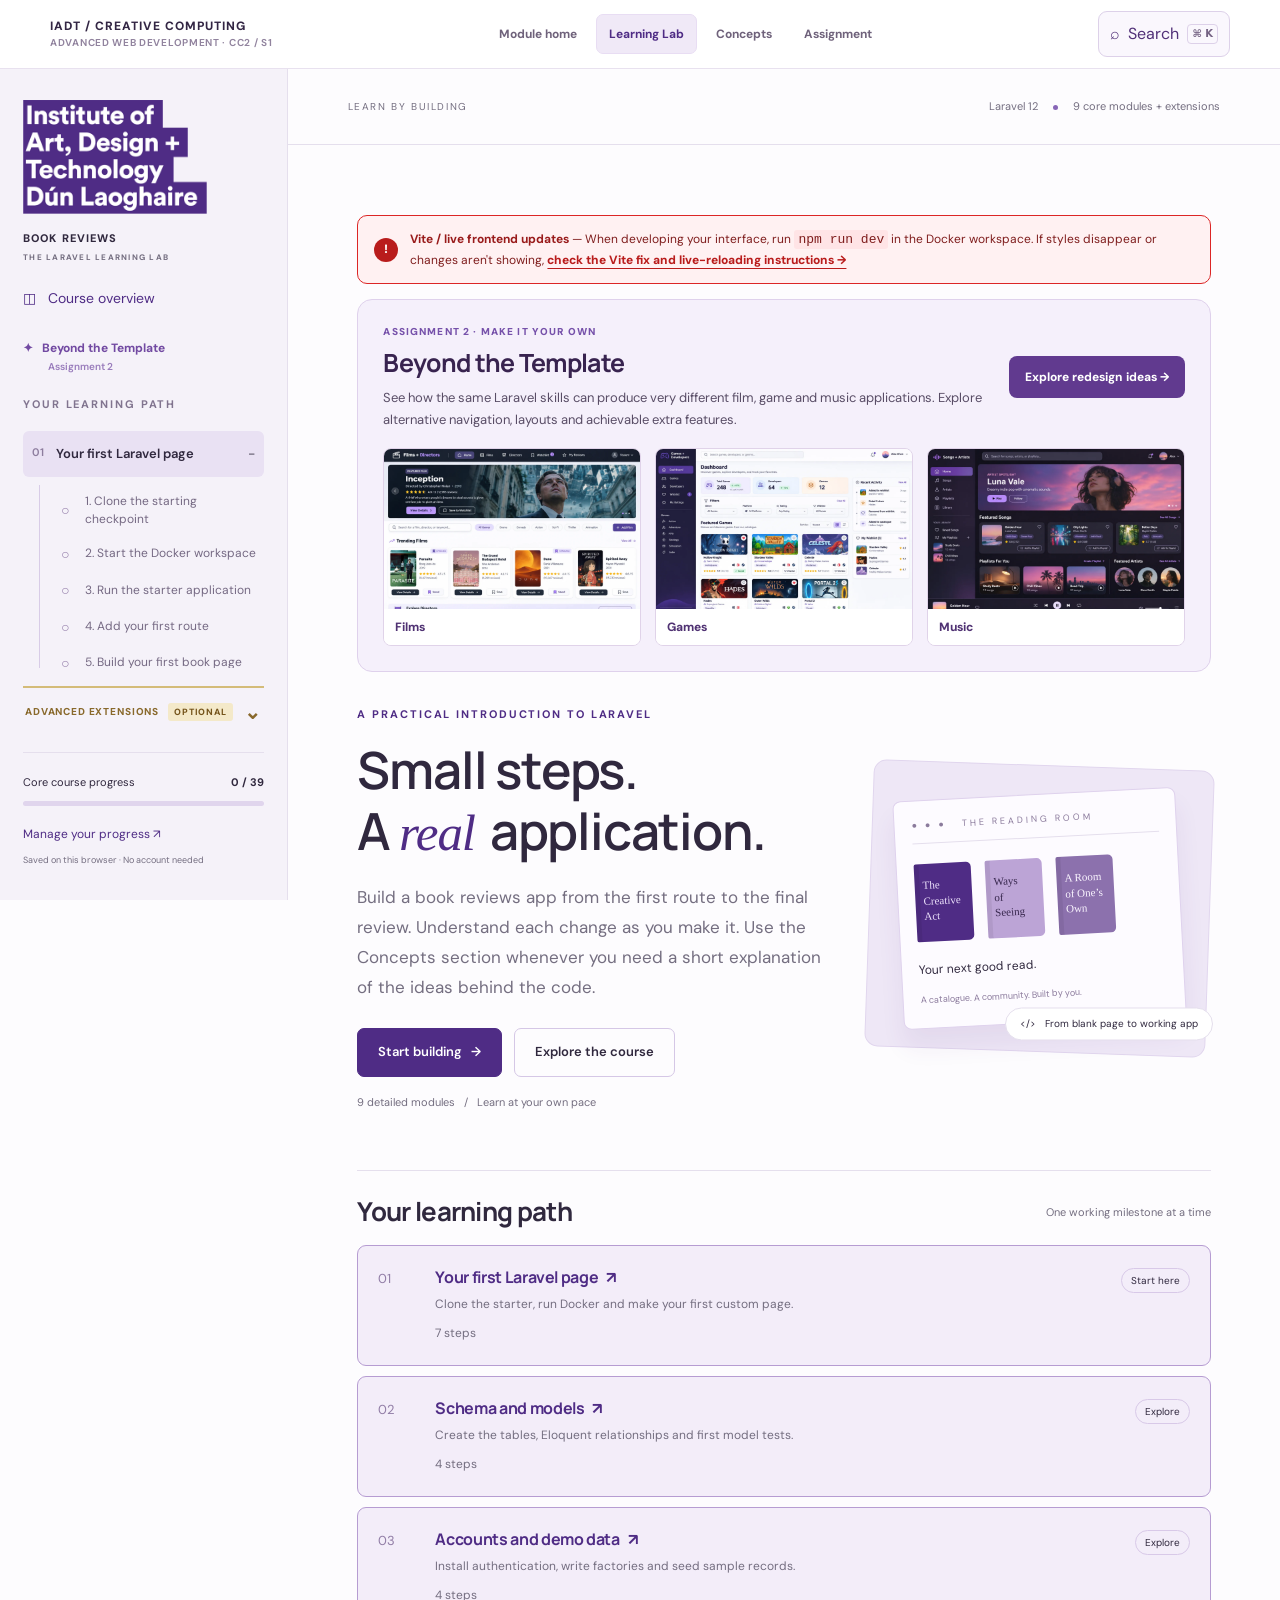
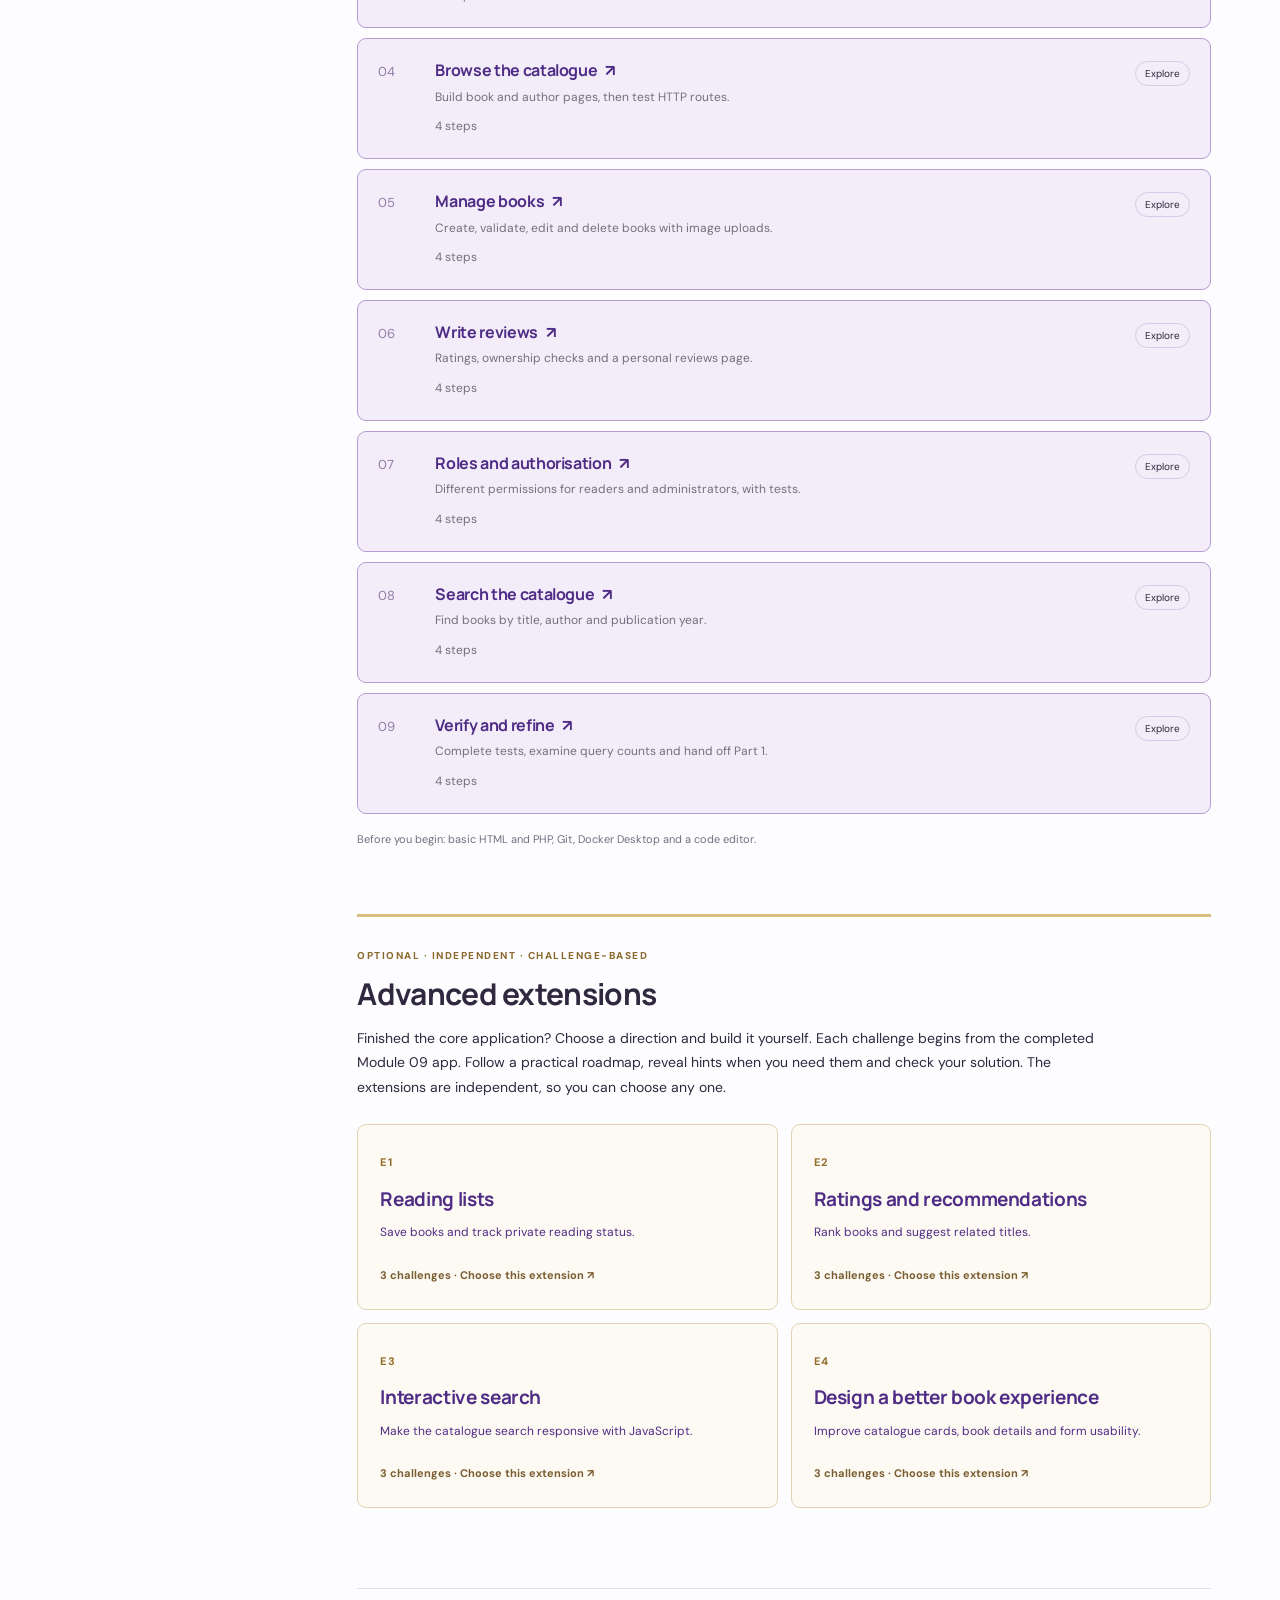
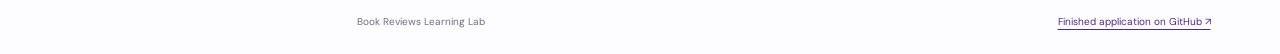
==== commit c08a7a0e: "added beyond the template guidance" ====
--- a/learning-lab/index.html
+++ b/learning-lab/index.html
@@ -1,2 +1,2 @@
 <!DOCTYPE html>
-<html lang="en"><head><meta charset="utf-8"/><meta content="width=device-width,initial-scale=1" name="viewport"/><meta content="Build a Laravel book reviews application, one clear step at a time." name="description"/><title>Book Reviews · Learning Lab</title><link href="style.css" rel="stylesheet"/><link href="../module-nav.css" rel="stylesheet"/><link rel="stylesheet" href="../search.css"></head><body><a class="skip" href="#main">Skip to lesson</a><div class="module-nav" role="banner"><div class="module-nav-inner"><a aria-label="Advanced Web Development, module home" class="module-nav-brand" href="../index.html"><strong>IADT / CREATIVE COMPUTING</strong><small>ADVANCED WEB DEVELOPMENT · CC2 / S1</small></a><nav aria-label="Module resources" class="module-nav-links"><a href="../index.html">Module home</a><a aria-current="page" href="../learning-lab/index.html">Learning Lab</a><a href="../theory.html">Concepts</a><a href="../assignment.html">Assignment</a></nav><button type="button" class="awd-search-trigger" aria-label="Search course materials (Command or Control K)"><span aria-hidden="true">⌕</span><span class="awd-search-label">Search</span><kbd>⌘ K</kbd></button></div></div><aside id="sidebar"><a class="brand" href="#home"><span class="institution-logo"><img alt="Institute of Art, Design + Technology, Dún Laoghaire" src="assets/iadt-logo.png"/></span><span>BOOK REVIEWS<small>THE LARAVEL LEARNING LAB</small></span></a><a class="overview" href="#home">◫   Course overview</a><div class="nav-label">YOUR LEARNING PATH</div><nav aria-label="Core course modules" id="modules"></nav><details class="extension-sidebar" id="extension-disclosure"><summary class="extension-toggle"><span>ADVANCED EXTENSIONS <small>OPTIONAL</small></span><span class="extension-chevron" aria-hidden="true">⌄</span></summary><div class="extension-contents"><p class="extension-side-intro">Independent feature challenges</p><nav aria-label="Advanced extension modules" id="extensions-nav"></nav><a class="extension-view" href="#advanced">Browse all extensions ↗</a><small id="extension-count">0 / 12 challenges</small></div></details><div class="side-bottom"><div class="progress-label"><span>Core course progress</span><strong id="count"></strong></div><div class="track"><div id="bar"></div></div><button class="text-button" id="progress-button">Manage your progress ↗</button><small id="save-note">Saved on this browser · No account needed</small></div></aside><div class="page"><header><button aria-expanded="false" aria-label="Toggle navigation" id="menu">☰</button><span>LEARN BY BUILDING</span><span class="version">Laravel 12 <i></i> 9 core modules + extensions</span></header><main id="main" tabindex="-1"></main><footer>Book Reviews Learning Lab <span><a href="https://github.com/john-dempsey/book-reviews-student" rel="noopener" target="_blank">Finished application on GitHub ↗</a></span></footer></div><dialog id="progress-dialog"><button aria-label="Close" class="close">×</button><p class="eyebrow">YOUR WORK, YOUR PACE</p><h2>Keep your place.</h2><p>Progress is saved in this browser. It does not sync between devices. Clearing site data or using private browsing can remove it.</p><p>Export a backup to continue on another computer. Import merges completed steps and saved answers.</p><div class="actions"><button class="primary" id="export">Export progress ↓</button><button class="secondary" id="import">Import progress ↑</button><input accept="application/json,.json" hidden="" id="import-file" type="file"/></div><button class="text-button" id="reset">Reset progress on this browser</button><p id="import-status" role="status"></p></dialog><div id="toast" role="status"></div><script src="lessons.js"></script><script src="app.js"></script><script src="../search-index.js"></script><script src="../search.js" data-search-root="../"></script></body></html>
+<html lang="en"><head><meta charset="utf-8"/><meta content="width=device-width,initial-scale=1" name="viewport"/><meta content="Build a Laravel book reviews application, one clear step at a time." name="description"/><title>Book Reviews · Learning Lab</title><link href="style.css" rel="stylesheet"/><link href="../module-nav.css" rel="stylesheet"/><link rel="stylesheet" href="../search.css"></head><body><a class="skip" href="#main">Skip to lesson</a><div class="module-nav" role="banner"><div class="module-nav-inner"><a aria-label="Advanced Web Development, module home" class="module-nav-brand" href="../index.html"><strong>IADT / CREATIVE COMPUTING</strong><small>ADVANCED WEB DEVELOPMENT · CC2 / S1</small></a><nav aria-label="Module resources" class="module-nav-links"><a href="../index.html">Module home</a><a aria-current="page" href="../learning-lab/index.html">Learning Lab</a><a href="../theory.html">Concepts</a><a href="../assignment.html">Assignment</a></nav><button type="button" class="awd-search-trigger" aria-label="Search course materials (Command or Control K)"><span aria-hidden="true">⌕</span><span class="awd-search-label">Search</span><kbd>⌘ K</kbd></button></div></div><aside id="sidebar"><a class="brand" href="#home"><span class="institution-logo"><img alt="Institute of Art, Design + Technology, Dún Laoghaire" src="assets/iadt-logo.png"/></span><span>BOOK REVIEWS<small>THE LARAVEL LEARNING LAB</small></span></a><a class="overview" href="#home">◫   Course overview</a><a class="overview beyond-side" href="beyond-the-template.html">✦   Beyond the Template <small>Assignment 2</small></a><div class="nav-label">YOUR LEARNING PATH</div><nav aria-label="Core course modules" id="modules"></nav><details class="extension-sidebar" id="extension-disclosure"><summary class="extension-toggle"><span>ADVANCED EXTENSIONS <small>OPTIONAL</small></span><span class="extension-chevron" aria-hidden="true">⌄</span></summary><div class="extension-contents"><p class="extension-side-intro">Independent feature challenges</p><nav aria-label="Advanced extension modules" id="extensions-nav"></nav><a class="extension-view" href="#advanced">Browse all extensions ↗</a><small id="extension-count">0 / 12 challenges</small></div></details><div class="side-bottom"><div class="progress-label"><span>Core course progress</span><strong id="count"></strong></div><div class="track"><div id="bar"></div></div><button class="text-button" id="progress-button">Manage your progress ↗</button><small id="save-note">Saved on this browser · No account needed</small></div></aside><div class="page"><header><button aria-expanded="false" aria-label="Toggle navigation" id="menu">☰</button><span>LEARN BY BUILDING</span><span class="version">Laravel 12 <i></i> 9 core modules + extensions</span></header><main id="main" tabindex="-1"></main><footer>Book Reviews Learning Lab <span><a href="https://github.com/john-dempsey/book-reviews-student" rel="noopener" target="_blank">Finished application on GitHub ↗</a></span></footer></div><dialog id="progress-dialog"><button aria-label="Close" class="close">×</button><p class="eyebrow">YOUR WORK, YOUR PACE</p><h2>Keep your place.</h2><p>Progress is saved in this browser. It does not sync between devices. Clearing site data or using private browsing can remove it.</p><p>Export a backup to continue on another computer. Import merges completed steps and saved answers.</p><div class="actions"><button class="primary" id="export">Export progress ↓</button><button class="secondary" id="import">Import progress ↑</button><input accept="application/json,.json" hidden="" id="import-file" type="file"/></div><button class="text-button" id="reset">Reset progress on this browser</button><p id="import-status" role="status"></p></dialog><div id="toast" role="status"></div><script src="lessons.js"></script><script src="app.js"></script><script src="../search-index.js"></script><script src="../search.js" data-search-root="../"></script></body></html>
--- a/learning-lab/style.css
+++ b/learning-lab/style.css
@@ -93,3 +93,41 @@
 #extension-disclosure[open] .extension-chevron{transform:rotate(180deg)}
 #extension-disclosure .extension-contents{padding-bottom:12px}
 #extension-disclosure:not([open]){margin-bottom:6px}
+
+/* Prominent Learning Lab home notice for Docker/Vite live styles. */
+.vite-alert{display:flex;gap:16px;align-items:flex-start;border:2px solid #b91c1c;background:#fff1f2;border-radius:12px;padding:22px 24px;margin:0 0 31px;color:#68151d;box-shadow:0 2px 10px #7f1d1d12}
+.vite-alert-icon{font-size:19px;font-weight:900;line-height:1;background:#b91c1c;color:#fff;border-radius:50%;height:31px;width:31px;display:grid;place-items:center;flex-shrink:0}
+.vite-alert-kicker{font-size:11px;font-weight:850;letter-spacing:1px;color:#9f1239;margin:0 0 7px}
+.vite-alert h2{font-family:Manrope,'DM Sans',sans-serif;font-size:20px;letter-spacing:-.6px;line-height:1.4;margin:0 0 8px;color:#7f1d1d}
+.vite-alert p:not(.vite-alert-kicker){font-size:13px;line-height:1.7;margin:0 0 13px;max-width:810px}
+.vite-alert code{font-family:ui-monospace,SFMono-Regular,Consolas,monospace;font-size:.95em;background:#ffe4e6;padding:2px 4px;border-radius:3px}
+.vite-alert-link{display:inline-flex;background:#b91c1c;color:#fff!important;text-decoration:none;border-radius:6px;padding:10px 14px;font-size:12px;font-weight:800}
+.vite-alert-link:hover{background:#991b1b}.vite-alert-link:focus-visible{outline:3px solid #9f1239;outline-offset:4px}
+@media(max-width:700px){.vite-alert{padding:17px 14px;gap:10px}.vite-alert h2{font-size:17px}}
+
+/* Assignment 2 inspiration feature and quieter Vite guidance. */
+.beyond-home{background:#f5f0fb;border:1px solid #dfd1ec;border-radius:15px;padding:23px 25px 25px;margin:23px 0 18px}
+.beyond-home-heading{display:flex;align-items:center;justify-content:space-between;gap:20px;margin-bottom:17px}
+.beyond-eyebrow{color:#7651aa;font-weight:850;letter-spacing:1.15px;font-size:10px;margin:0 0 7px}
+.beyond-home h2{font-size:25px;line-height:1.25;margin:0 0 8px;color:#38234f}
+.beyond-home p:not(.beyond-eyebrow){color:#594d66;font-size:13px;line-height:1.7;margin:0;max-width:650px}
+.beyond-home-cta{background:#613a8f;color:#fff!important;border-radius:8px;padding:11px 16px;text-decoration:none;font-size:12px;font-weight:800;white-space:nowrap}
+.beyond-home-images{display:grid;grid-template-columns:repeat(3,minmax(0,1fr));gap:14px}
+.beyond-home-images a{display:block;position:relative;overflow:hidden;border-radius:8px;border:1px solid #e0d3e9;background:white;text-decoration:none}
+.beyond-home-images img{width:100%;aspect-ratio:16/10;object-fit:cover;object-position:top;display:block}
+.beyond-home-images span{display:block;padding:8px 11px;background:white;color:#503273;font-size:12px;font-weight:800}
+.vite-reminder{font-size:12px;line-height:1.6;padding:12px 15px;border:1px solid #e5dfed;background:#fbf9fd;border-radius:8px;color:#696074;margin:0 0 29px}
+.vite-reminder code{background:#f0ebf6;padding:2px 4px;border-radius:3px}
+.vite-reminder a{color:#654193;font-weight:750}
+#sidebar .beyond-side{font-size:12px;color:#724aa2;font-weight:750;margin-top:7px}
+#sidebar .beyond-side small{display:block;font-size:10px;font-weight:600;opacity:.7;margin-left:25px}
+@media(max-width:820px){.beyond-home-heading{display:block}.beyond-home-cta{display:inline-block;margin-top:13px}}
+@media(max-width:560px){.beyond-home{padding:16px}.beyond-home-images{gap:7px}.beyond-home-images span{font-size:10px;padding:6px}.beyond-home h2{font-size:22px}}
+
+/* v18: compact red Vite reminder and both resources before the intro hero. */
+.vite-reminder{display:flex;align-items:center;gap:12px;border:1.5px solid #dc2626;background:#fff1f2;color:#7f1d1d;border-radius:10px;padding:13px 16px;margin:18px 0 15px;font-size:12px;line-height:1.6}
+.vite-reminder strong{color:#991b1b}
+.vite-reminder code{background:#ffe4e6;color:#7f1d1d}
+.vite-reminder a{color:#b91c1c;font-weight:800}
+.vite-reminder-icon{display:grid;place-items:center;flex-shrink:0;width:24px;height:24px;background:#b91c1c;color:white;font-weight:900;border-radius:50%}
+.beyond-home{margin:0 0 22px}
